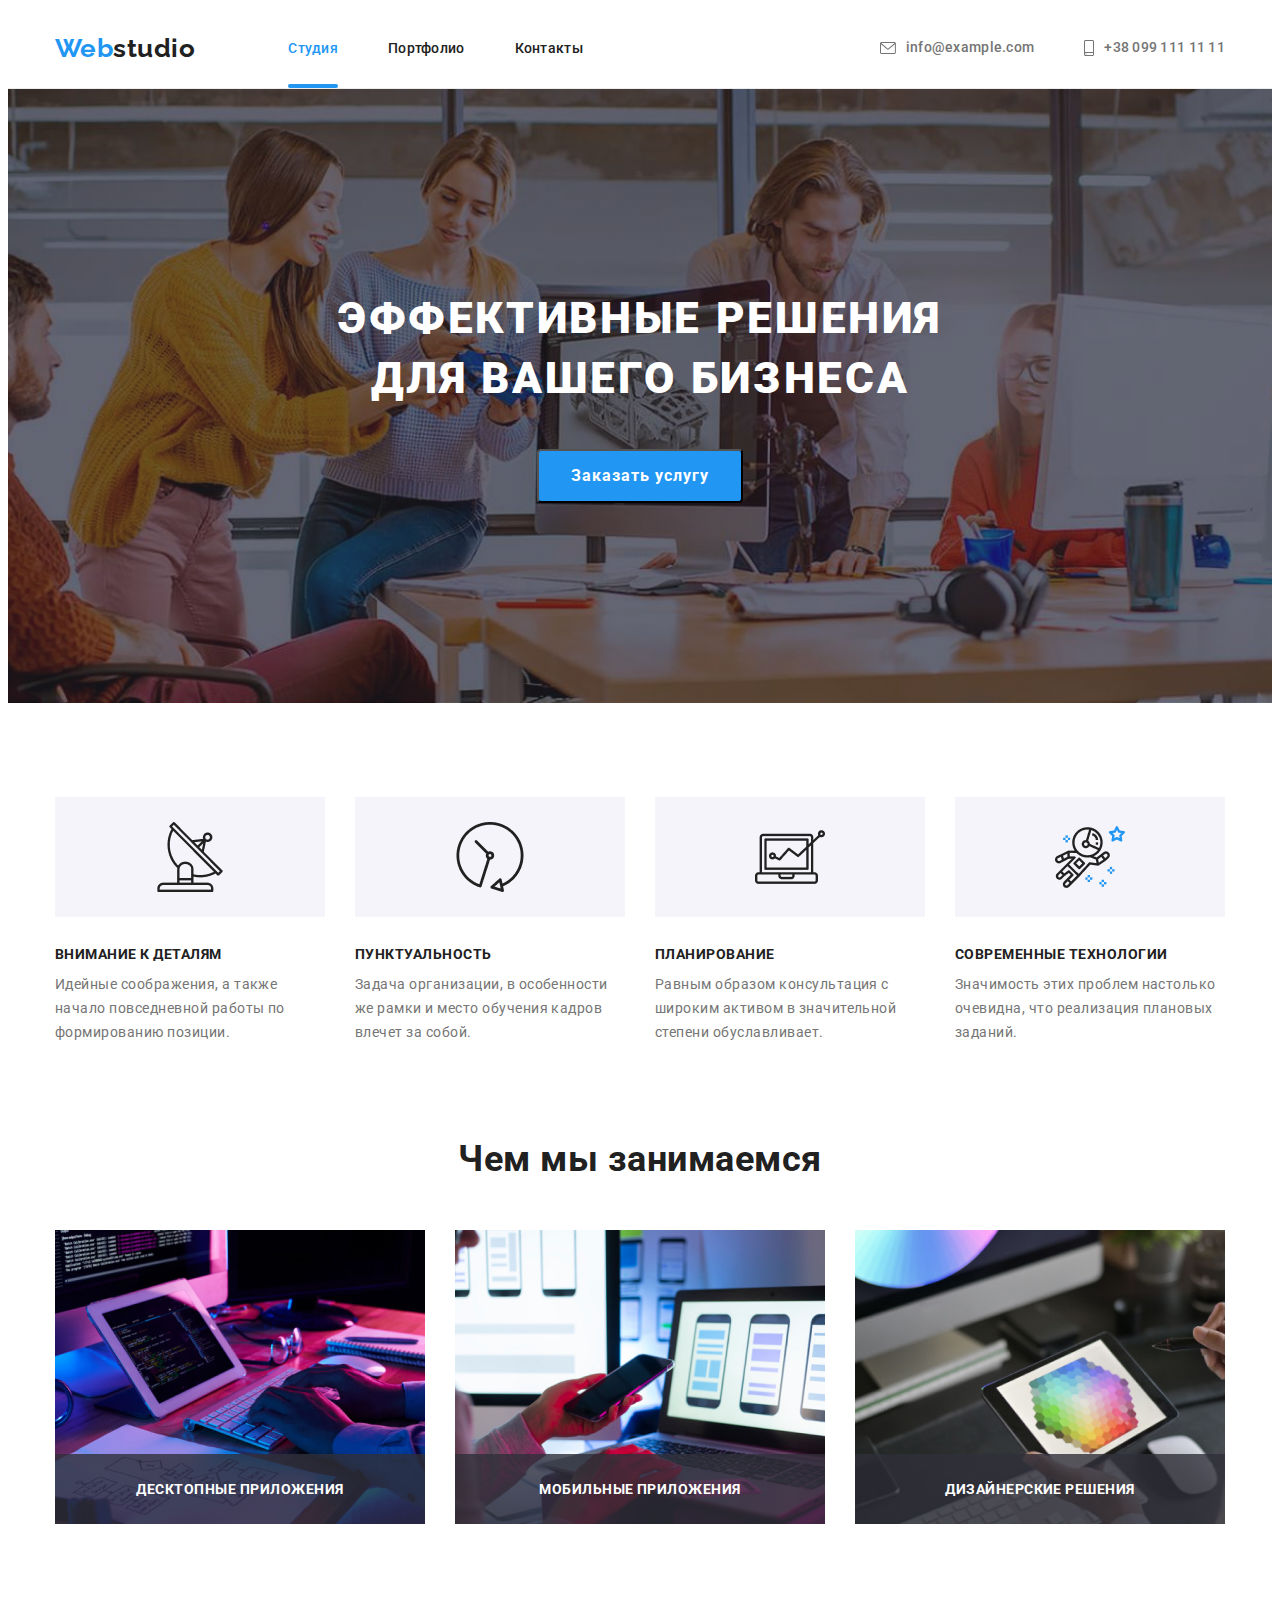
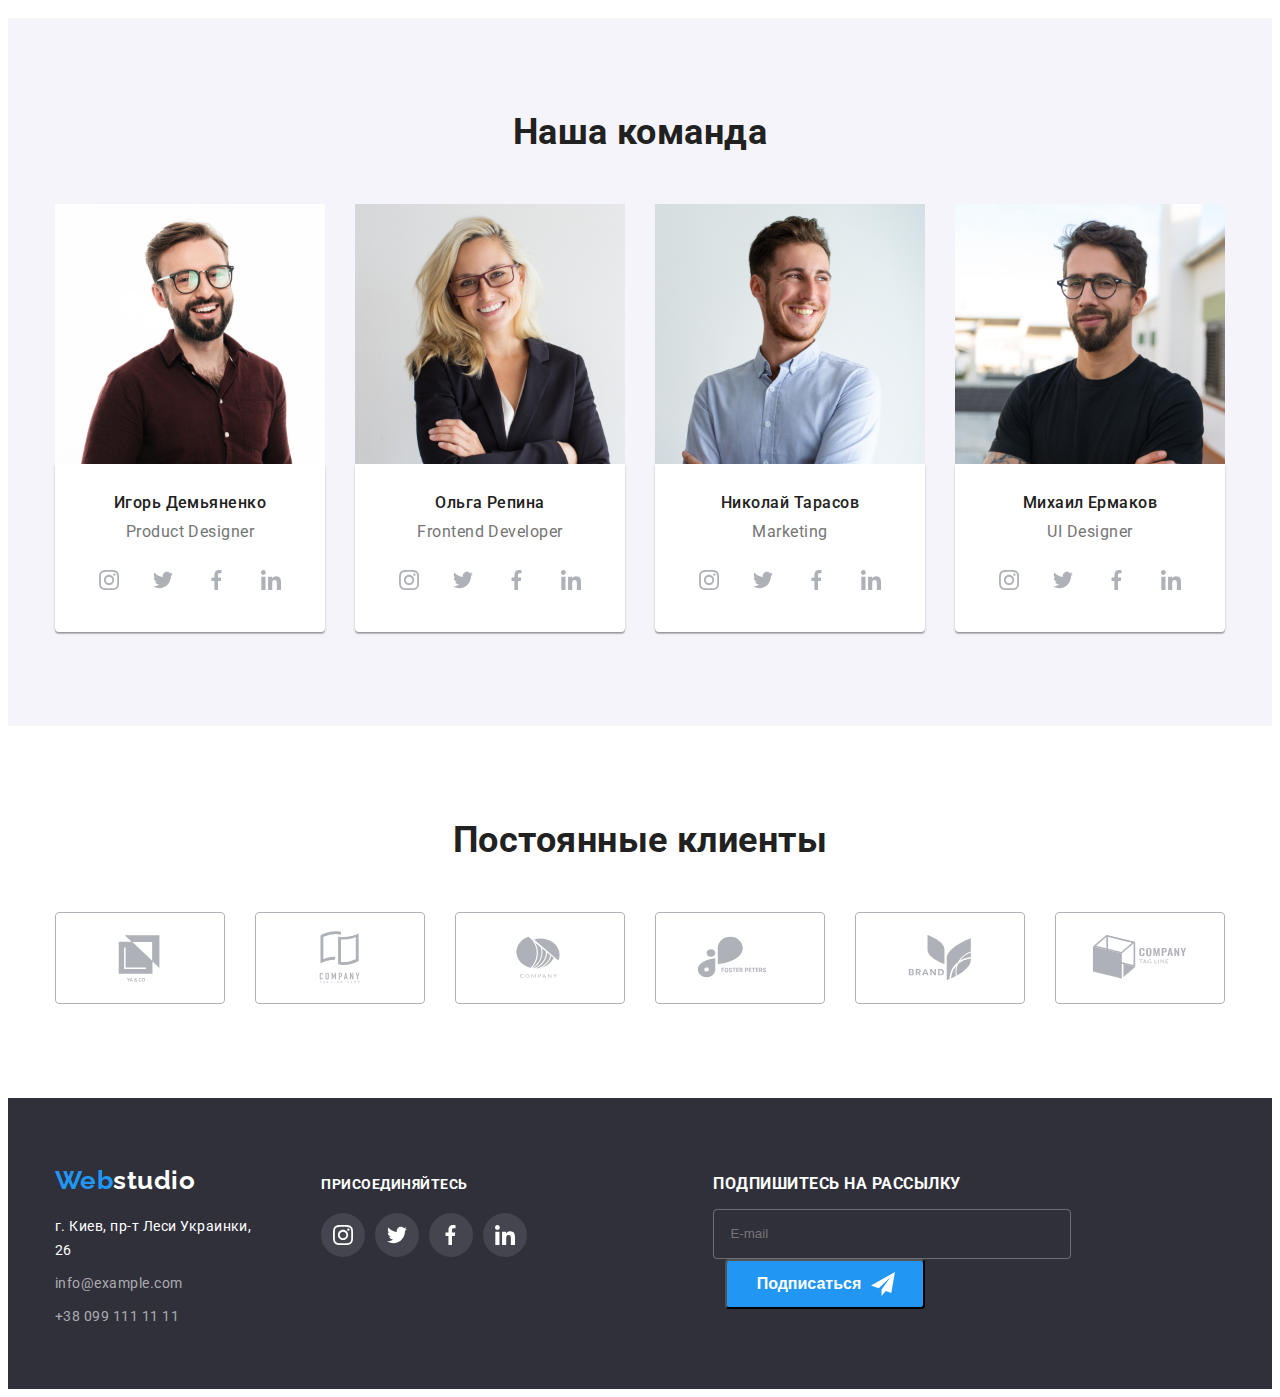
==== index.html @ 96e47db6 "finish" ====
<!DOCTYPE html>
<html lang="ru">
  <head>
    <meta charset="UTF-8" />
    <meta http-equiv="X-UA-Compatible" content="IE=edge" />
    <meta name="viewport" content="width=device-width, initial-scale=1.0" />
    <title>Document</title>
    <link rel="preconnect" href="https://fonts.googleapis.com" />
    <link rel="preconnect" href="https://fonts.gstatic.com" crossorigin />
    <link
      href="https://fonts.googleapis.com/css2?family=Raleway:wght@700&family=Roboto:wght@400;500;700;900&display=swap"
      rel="stylesheet"
    />
    <link
      rel="stylesheet"
      href="https://cdnjs.cloudflare.com/ajax/libs/modern-normalize/1.1.0/modern-normalize.min.css"
      integrity="sha512-wpPYUAdjBVSE4KJnH1VR1HeZfpl1ub8YT/NKx4PuQ5NmX2tKuGu6U/JRp5y+Y8XG2tV+wKQpNHVUX03MfMFn9Q=="
      crossorigin="anonymous"
      referrerpolicy="no-referrer"
    />
    <link rel="stylesheet" href="./css/main.min.css" />
  </head>
  <body>
    <!-- шапка сайта -->
    <header>
      <div class="container main-nav">
        <a href="./index.html" class="logo"
          >Web<span class="accent">studio</span></a
        >
        <ul class="site-nav list">
          <li class="item"><a href="./index.html" class="link current">Студия</a></li>
          <li class="item">
            <a href="./portfolio.html" class="link">Портфолио</a>
          </li>
          <li class="item"><a href="" class="link">Контакты</a></li>
        </ul>
        <ul class="contact list">
          
          <li class="item">
            <a href="mailto:info@example.com" class="contact contact-mail"
              ><svg class="mail-icon" width="16px" height="12px">
                <use href="images/sprite.svg#icon-envelope"></svg>info@example.com</a
            >
          </li>
          <li class="item">
            <a href="tel:+380991111111" class="contact contact-tel"><svg class="tel-icon" width="10px" height="16px">
              <use href="images/sprite.svg#icon-smartphone"></svg>+38 099 111 11 11</a>
          </li>
        </ul>
      </div>
    </header>
    <main>
      <!-- Hero -->
      <section class="hero">
        <h1 class="hero-title">
          Эффективные решения <br />
          для вашего бизнеса
        </h1>
        <button data-modal-open type="button" class="button primary" >Заказать услугу</button>
        </section>
      <div data-modal class="backdrop is-hidden">
        <div class="modal">
          <button data-modal-close type="button" class="btn-modal"><svg class="icon-close" width="17px" height="17px">
            <use href="images/sprite.svg#icon-close"></svg></button>
        <form action="#" class="modal-form">
          <p class="modal-form-title">Оставьте свои данные, мы вам перезвоним</p>
         
          <label class="modal-form-field"> Имя
            <span class="modal-form-box">
          <input type="text" class="modal-form-input" name="user-name" required> 
        <span class="modal-form-icon">
          <svg class="modal-form-icon" width="12px" height="12px">
            <use href="images/sprite.svg#icon-name"></svg>
        </span>
      </span>
        </label>
          
          <label class="modal-form-field"> Телефон
            <span class="modal-form-box">
            <input type="tel" class="modal-form-input" name="user-tel" required>
            <span class="modal-form-icon"><svg class="modal-form-icon" width="13px" height="13px">
              <use href="images/sprite.svg#icon-tel"></svg></span>
              </span>
              </label>
          
            <label class="modal-form-field"> Почта
              <span class="modal-form-box">
              <input type="email" class="modal-form-input" name="user-mail" required> 
              <span class="modal-form-icon"><svg class="modal-form-icon" width="15px" height="12px">
                <use href="images/sprite.svg#icon-mail"></svg></span>
                </span>
                </label>
            
              <label class="modal-form-field">Комментарий
                <textarea name="user-message" class="modal-form-message" placeholder="Введите текст"></textarea>
              </label>

              <input type="checkbox"  id="accept-policy" class="modal-form-checkbox visually-hidden" >
              <label for="accept-policy" class="checkbox-label"> Соглашаюсь с рассылкой и принимаю&nbsp;  <a href="#" class="link-policy">  Условия договора</a> </label> </a>
          
              <button class="modal-form-button" type="submit">Отправить</button>
        </form>
            </div>
      </div>
      <!-- Features -->
      <section class="section no-padding">
        <div class="container features">
          <h2 class="section-title feature visually-hidden">Особенности</h2>
          <ul class="feature-list list">
            <li class="item icon-vector">
              <h3 class="title">Внимание к деталям</h3>
              <p class="text">
                Идейные соображения, а также начало повседневной работы по
                формированию позиции.
              </p>
            </li>
            <li class="item icon-clock">
              <h3 class="title">Пунктуальность</h3>
              <p class="text">
                Задача организации, в особенности же рамки и место обучения
                кадров влечет за собой.
              </p>
            </li>
            <li class="item icon-diagramm">
              <h3 class="title">Планирование</h3>
              <p class="text">
                Равным образом консультация с широким активом в значительной
                степени обуславливает.
              </p>
            </li>
            <li class="item icon-astronaut">
              <h3 class="title">Современные технологии</h3>
              <p class="text">
                Значимость этих проблем настолько очевидна, что реализация
                плановых заданий.
              </p>
            </li>
          </ul>
        </div>
      </section>
      <!-- Work -->
      <section class="section">
        <div class="container">
          <h2 class="section-title">Чем мы занимаемся</h2>
          <ul class="work-list list">
            <li class="item">
              <a href=""
                ><img src="./images/img.jpg" alt="компьютер" width="370"
              />
              <p class="work-list-text"> Десктопные приложения </p>
            </a>
            </li>
            <li class="item">
              <a href=""
                ><img src="./images/img2.jpg" alt="компьютер" width="370"
              />
              <p class="work-list-text"> Мобильные приложения </p></a>
            </li>
            <li class="item">
              <a href=""
                ><img src="./images/img3.jpg" alt="планшет" width="370"
              />
              <p class="work-list-text"> Дизайнерские решения </p></a>
            </li>
          </ul>
        </div>
      </section>
      <!-- team -->
      <section class="section team">
        <div class="container">
          <h2 class="section-title">Наша команда</h2>
          <ul class="team-list list">
            <li class="item">
              <img
                src="./images/photo1.jpg"
                alt="фото Игоря Демьяненко"
                width="270"/>
                              
              <div class="team-box">
                <h3 class="title">Игорь Демьяненко</h3>
                <p class="text">Product Designer</p>
                <ul class="team-social social-list list">
                                  <li class="social-item">
                    <a href="" class="social-link"> 
                      <svg class="social-icon" width="20px" height="20px">
                        <use href="images/sprite.svg#icon-instagram"></svg></a>
                  </li>
                  <li class="social-item">
                    <a href="" class="social-link"> 
                      <svg class="social-icon" width="20px" height="20px">
                        <use href="images/sprite.svg#icon-twitter"></svg></a>
                  </li>
                  <li class="social-item">
                    <a href="" class="social-link"> 
                      <svg class="social-icon" width="20px" height="20px">
                        <use href="images/sprite.svg#icon-facebook"></svg></a>
                  </li>
                  <li class="social-item">
                    <a href="" class="social-link"> 
                      <svg class="social-icon" width="20px" height="20px">
                        <use href="images/sprite.svg#icon-linkedin"></svg></a>
                  </li>
                </ul>
              </div>
            </li>
            <li class="item">
              <img
                src="./images/photo2.jpg"
                alt="фото Ольги Репиной"
                width="270"
              />
              <div class="team-box">
                <h3 class="title">Ольга Репина</h3>
                <p class="text">Frontend Developer</p>
                <ul class="team-social social-list list">
                  <li class="social-item">
    <a href="" class="social-link"> 
      <svg class="social-icon" width="20px" height="20px">
        <use href="images/sprite.svg#icon-instagram"></svg></a>
  </li>
  <li class="social-item">
    <a href="" class="social-link"> 
      <svg class="social-icon" width="20px" height="20px">
        <use href="images/sprite.svg#icon-twitter"></svg></a>
  </li>
  <li class="social-item">
    <a href="" class="social-link"> 
      <svg class="social-icon" width="20px" height="20px">
        <use href="images/sprite.svg#icon-facebook"></svg></a>
  </li>
  <li class="social-item">
    <a href="" class="social-link"> 
      <svg class="social-icon" width="20px" height="20px">
        <use href="images/sprite.svg#icon-linkedin"></svg></a>
  </li>
</ul>
              </div>
            </li>
            <li class="item">
              <img
                src="./images/photo3.jpg"
                alt="фото Николая Тарасова"
                width="270"
              />
              <div class="team-box">
                <h3 class="title">Николай Тарасов</h3>
                <p class="text">Marketing</p>
                <ul class="team-social social-list list">
                  <li class="social-item">
    <a href="" class="social-link"> 
      <svg class="social-icon" width="20px" height="20px">
        <use href="images/sprite.svg#icon-instagram"></svg></a>
  </li>
  <li class="social-item">
    <a href="" class="social-link"> 
      <svg class="social-icon" width="20px" height="20px">
        <use href="images/sprite.svg#icon-twitter"></svg></a>
  </li>
  <li class="social-item">
    <a href="" class="social-link"> 
      <svg class="social-icon" width="20px" height="20px">
        <use href="images/sprite.svg#icon-facebook"></svg></a>
  </li>
  <li class="social-item">
    <a href="" class="social-link"> 
      <svg class="social-icon" width="20px" height="20px">
        <use href="images/sprite.svg#icon-linkedin"></svg></a>
  </li>
</ul>
              </div>
            </li>
            <li class="item">
              <img
                src="./images/photo4.jpg"
                alt="фото Михаила Ермакова"
                width="270"
              />
              <div class="team-box">
                <h3 class="title">Михаил Ермаков</h3>
                <p class="text">UI Designer</p>
                <ul class="team-social social-list list">
                  <li class="social-item">
    <a href="" class="social-link"> 
      <svg class="social-icon" width="20px" height="20px">
        <use href="images/sprite.svg#icon-instagram"></svg></a>
  </li>
  <li class="social-item">
    <a href="" class="social-link"> 
      <svg class="social-icon" width="20px" height="20px">
        <use href="images/sprite.svg#icon-twitter"></svg></a>
  </li>
  <li class="social-item">
    <a href="" class="social-link"> 
      <svg class="social-icon" width="20px" height="20px">
        <use href="images/sprite.svg#icon-facebook"></svg></a>
  </li>
  <li class="social-item">
    <a href="" class="social-link"> 
      <svg class="social-icon" width="20px" height="20px">
        <use href="images/sprite.svg#icon-linkedin"></svg></a>
  </li>
</ul>
              </div>
            </li>
          </ul>
        </div>
      </section>
      <!-- Clients -->
      <section class="section">
        <div class="container">
          <h2 class="section-title">Постоянные клиенты</h2>
          <ul class="clients-list list">
            <li class="clients-item">
              <div class="clients-box">
              <a href="" class="clients-link">
                <svg class="clients-icon" >
                  <use href="images/sprite.svg#icon-logo-1"></svg>
              </a>
            </div>
            </li>
            <li class="clients-item">
              <div class="clients-box">
              <a href="" class="clients-link">
                <svg class="clients-icon">
                  <use href="images/sprite.svg#icon-logo-2"></svg>
              </a>
            </div>
            </li>
            <li class="clients-item">
              <div class="clients-box">
              <a href="" class="clients-link">
                <svg class="clients-icon">
                  <use href="images/sprite.svg#icon-logo-3"></svg>
              </a>
            </div>
            </li>
            <li class="clients-item">
              <div class="clients-box">
              <a href="" class="clients-link">
                <svg class="clients-icon">
                  <use href="images/sprite.svg#icon-logo-4"></svg>
              </a>
            </div>
            </li>
            <li class="clients-item">
              <div class="clients-box">
              <a href="" class="clients-link">
                <svg class="clients-icon">
                  <use href="images/sprite.svg#icon-logo-5"></svg>
              </a>
            </div>
            </li>
            <li class="clients-item">
              <div class="clients-box">
              <a href="" class="clients-link">
                <svg class="clients-icon">
                  <use href="images/sprite.svg#icon-logo-6"></svg>
              </a>
            </div>
            </li>
          </ul>
        </div>
      </section>
    </main>

    <!-- Footer -->
    <footer class="footer">
      <div class="container container-footer">
        <div class="footer-left">
            <a href="./index.html" class="logo"
        >Web<span class="accent footer">studio</span></a
      >
      <address class="address">г. Киев, пр-т Леси Украинки, 26</address>

      <a href="mailto:info@example.com" class="address link"
        >info@example.com</a
      >
      <a href="tel:+380991111111" class="address link">+38 099 111 11 11</a>
    </div>
   <div class="footer-right">
      <p class="join">присоединяйтесь </p>
      <ul class="team-social social-list list">
        <li class="social-item">
<a href="" class="social-link link-footer"> 
<svg class="social-icon icon-footer" width="20px" height="20px">
<use href="images/sprite.svg#icon-instagram"></svg></a>
</li>
<li class="social-item">
<a href="" class="social-link link-footer"> 
<svg class="social-icon icon-footer" width="20px" height="20px">
<use href="images/sprite.svg#icon-twitter"></svg></a>
</li>
<li class="social-item">
<a href="" class="social-link link-footer"> 
<svg class="social-icon icon-footer" width="20px" height="20px">
<use href="images/sprite.svg#icon-facebook"></svg></a>
</li>
<li class="social-item">
<a href="" class="social-link link-footer"> 
<svg class="social-icon icon-footer" width="20px" height="20px">
<use href="images/sprite.svg#icon-linkedin">
</svg>
</a>
</li>
</ul>
    </div> 
    <div class="footer-form">
      <form action="#" class="footer-form">
        <p class="footer-form-title">Подпишитесь на рассылку</p>
       
        <label class="footer-form-field"> 
        <input type="email" class="footer-form-input" name="user-mail" placeholder="E-mail " required> 
        <button class="footer-form-button" type="submit">Подписаться <svg class="icon-send" width="24px" height="24px">
          <use href="images/sprite.svg#icon-icon-send"></svg></button>
    </div>
  </div>
</footer>
<script src="./js/modal.js"></script>
  </body>
</html>
---- css/main.min.css ----
:root{--primary-text-color: #757575;--title-text-color: #212121;--accent-color: #2196f3;--primary-bg-color: #ffffff;--secondary-br-color: #e5e5e5}.visually-hidden{position:absolute;width:1px;height:1px;margin:-1px;border:0;padding:0;white-space:nowrap;clip-path:inset(100%);clip:rect(0 0 0 0);overflow:hidden}html{box-sizing:border-box}*,*::before,*::after{box-sizing:inherit}body{color:var(--primary-text-color);background-color:var(--primary-bg-color);font-family:Roboto, sans-serif;font-weight:400;letter-spacing:0.03em}.list{list-style:none;padding:0;margin:0}img{display:block}.container{width:1200px;padding-left:15px;padding-right:15px;margin-left:auto;margin-right:auto}.section{padding-top:94px;padding-bottom:94px}.section.no-padding{padding-bottom:0px}.social-link{width:100%;height:100%;display:block;display:flex;justify-content:center;align-items:center;border-radius:50%;transition:background-color 250ms cubic-bezier(0.4, 0, 0.2, 1)}.social-link:hover,.social-link:focus{background-color:var(--accent-color)}.social-link:hover .social-icon,.social-link:focus .social-icon{fill:var(--primary-bg-color)}.social-icon{fill:#afb1b8;transition:fill 250ms cubic-bezier(0.4, 0, 0.2, 1)}.social-link.footer:hover,.social-link.footer:focus{background-color:var(--accent-color)}.social-link.footer:hover .social-icon,.social-link.footer:focus .social-icon.footer{fill:var(--primary-bg-color)}.icon-footer{fill:#FFFFFF}.section-title{margin-top:0px;margin-bottom:50px;color:var(--title-text-color);font-weight:700;font-size:36px;line-height:1.16;text-align:center}.social-list{display:flex;justify-content:center}.social-item{width:44px;height:44px;margin-right:10px;display:flex;justify-content:center;align-items:center}.social-item:last-child{margin-right:0px}.backdrop{position:fixed;top:0;left:0;height:100vh;width:100vw;background-color:rgba(0,0,0,0.2);transition:opacity 500ms linear, visibility 200ms linear}.backdrop.is-hidden{visibility:hidden;opacity:0;pointer-events:none}.modal{position:absolute;top:50%;left:50%;transform:translate(-50%, -50%);width:528px;height:581px;background-color:#fff;box-shadow:0px 1px 3px rgba(0,0,0,0.12),0px 1px 1px rgba(0,0,0,0.14),0px 2px 1px rgba(0,0,0,0.2);border-radius:4px;padding:40px}.icon-close{fill:currentColor}.modal-form{display:flex;flex-direction:column}.modal-form-title{margin-top:0px;margin-bottom:12px;font-size:20px;font-weight:700;line-height:1, 15;color:var(--title-text-color)}.modal-form-field{font-size:12px;font-weight:400;line-height:1, 17;color:var(--primary-text-color)}.modal-form-field+.modal-form-field{margin-top:10px}.modal-form-box{position:relative;margin-top:4px;display:block}.modal-form-input{width:100%;height:40px;border:1px solid rgba(33,33,33,0.2);border-radius:4px;padding-left:30px;transition:border-color 250ms cubic-bezier 0.4,0,0.2,1}.modal-form-input:hover,.modal-form-input:focus{outline:none;border-color:var(--accent-color)}.modal-form-icon{position:absolute;top:50%;left:12px;transform:translateY(-50%);transition:fill 250ms cubic-bezier(0.4, 0, 0.2, 1)}.modal-form-input:hover+.modal-form-icon,.modal-form-input:focus+.modal-form-icon{fill:var(--accent-color)}.modal-form-message{width:100%;height:120px;border:1px solid rgba(33,33,33,0.2);border-radius:4px;margin-top:4px;margin-bottom:20px;padding:12px 16px;resize:none;transition:border-color 250ms cubic-bezier(0.4, 0, 0.2, 1)}.modal-form-message:hover,.modal-form-message:focus{outline:none;border-color:var(--accent-color)}.modal-form-message::placeholder{font-size:14;font-weight:400;line-height:1, 14;color:rgba(117,117,117,0.5)}.checkbox-label::before{display:block;content:"";width:16px;height:15px;border:1px solid #212121;cursor:pointer;margin-right:7px}.modal-form-checkbox:checked+.checkbox-label::before{background-color:var(--accent-color);background-image:url(../images/icon-check.svg);background-position:center;background-size:cover}.modal-form-checkbox:focus+.checkbox-label::before{outline:none;border-color:var(--accent-color)}.checkbox-label{display:flex;align-items:center;justify-content:center;font-size:14px;font-weight:400;line-height:1, 7;color:#757575;margin-bottom:30px}.link-policy{color:var(--accent-color)}.modal-form-button{align-self:center;border-radius:4px;padding:10px 55px;min-width:200px;text-align:center;color:var(--primary-bg-color);background-color:var(--accent-color);cursor:pointer;font-weight:700;font-size:16px;line-height:1.87;letter-spacing:0.06em}.button{color:var(--primary-text-color);background:var(--primary-bg-color);font-family:inherit}.button.primary{border-radius:4px;padding:10px 32px;min-width:136px;text-align:center;color:var(--primary-bg-color);background-color:var(--accent-color);cursor:pointer;font-weight:700;font-size:16px;line-height:1.87;letter-spacing:0.06em}.button.secondary{border-radius:4px;padding:6px 22px;color:var(--title-text-color);background-color:var(--secondary-br-color);font-weight:500;font-size:16px;line-height:1.62;text-align:center;border:none;transition:background-color 250ms cubic-bezier(0.4, 0, 0.2, 1),color 250ms cubic-bezier(0.4, 0, 0.2, 1),box-shadow 250ms cubic-bezier(0.4, 0, 0.2, 1)}.button.secondary:hover,.button.secondary:focus{color:var(--primary-bg-color);background-color:var(--accent-color);box-shadow:0px 3px 1px rgba(0,0,0,0.1),0px 1px 2px rgba(0,0,0,0.08),0px 2px 2px rgba(0,0,0,0.12)}.btn-modal{position:absolute;top:8px;right:8px;border:1px solid rgba(0,0,0,0.1);background-color:transparent;width:30px;height:30px;border-radius:50%;display:flex;justify-content:center;align-items:center;transition:color 250ms cubic-bezier(0.4, 0, 0.2, 1);cursor:pointer}.btn-modal:focus,.btn-modal:hover{color:var(--accent-color)}.logo{padding-top:0px;padding-bottom:0px;color:var(--accent-color);font-family:Raleway, sans-serif;font-size:26px;line-height:1.17;font-weight:700;text-decoration:none}.accent{color:var(--title-text-color)}header{border-bottom:1px solid #ECECEC}.main-nav{display:flex;align-items:center}.site-nav{display:flex;margin-left:93px}.site-nav .item{position:relative}.site-nav .item+.item{margin-left:50px}.site-nav .link{display:block;padding-top:32px;padding-bottom:32px;color:var(--title-text-color);font-size:14px;line-height:1.17;font-weight:500;letter-spacing:0.02em;text-decoration:none;transition:color 250ms cubic-bezier(0.4, 0, 0.2, 1)}.site-nav .link:hover,.site-nav .link:focus{color:var(--accent-color)}.site-nav .link.current{color:var(--accent-color)}.contact.list{display:flex;margin-left:auto}.contact .item+.item{margin-left:50px}.link.current::after{content:"";width:100%;position:absolute;height:4px;border-radius:2px;bottom:0;display:block;background-color:var(--accent-color)}.contact{color:var(--primary-text-color);font-size:14px;line-height:1.7;font-weight:500;letter-spacing:0.02em;text-decoration:none;display:flex;justify-content:center;align-items:center;transition:color 250ms cubic-bezier(0.4, 0, 0.2, 1)}.mail-icon{fill:var(--primary-text-color);margin-right:10px;transition:fill 250ms cubic-bezier(0.4, 0, 0.2, 1)}.contact-mail:focus .mail-icon,.contact-mail:hover .mail-icon{fill:var(--accent-color)}.contact:focus,.contact:hover{color:var(--accent-color)}.tel-icon{fill:var(--primary-text-color);margin-right:10px;transition:fill 250ms cubic-bezier(0.4, 0, 0.2, 1)}.contact-tel:focus .tel-icon,.contact-tel:hover .tel-icon{fill:var(--accent-color)}.hero-title{margin-top:0px;margin-bottom:40px;color:#ffffff;font-size:44px;font-weight:900;line-height:1.36;letter-spacing:0.06em;text-transform:uppercase}.hero{background-color:#2f303a;text-align:center;padding-top:200px;padding-bottom:200px;background-image:linear-gradient(rgba(47,48,58,0.4), rgba(47,48,58,0.4)),url(../images/hero.jpg);background-repeat:no-repeat;background-position:center;background-size:cover;max-width:1600px;margin:0 auto}.section-title.feature{margin-top:0px;margin-bottom:0px}.feature-list{display:flex}.feature-list .item{width:270px;margin-right:30px}.feature-list .item:nth-child(4n){margin-right:0px}.feature-list .item::before{content:"";display:block;height:120px;margin-bottom:30px;background-color:#F5F4FA;background-repeat:no-repeat;background-position:center}.icon-vector::before{background-image:url(../images/vector.png)}.icon-clock::before{background-image:url(../images/clock.png)}.icon-diagramm::before{background-image:url(../images/diagramm.png)}.icon-astronaut::before{background-image:url(../images/astronaut.png)}.feature-list .title{margin-top:0px;margin-bottom:10px;color:var(--title-text-color);font-weight:700;font-size:14px;line-height:1.14;text-transform:uppercase}.feature-list .text{margin-top:0px;margin-bottom:0px;color:var(--primary-text-color);font-size:14px;line-height:1.71}.work-list{display:flex}.work-list .item{margin-right:30px}.work-list .item:nth-child(3n){margin-right:0px}.work-list .item{position:relative}.work-list-text{position:absolute;bottom:0;left:0;color:#FFFFFF;font-size:14px;font-weight:700;line-height:1, 14;text-transform:uppercase;background-color:rgba(47,48,58,0.8);padding-top:27px;padding-bottom:27px;margin:0px;width:100%;text-align:center}.team{background-color:#f5f4fa}.team-list{display:flex}.team-list .item{margin-right:30px}.team-list .item:nth-child(4n){margin-right:0px}.team-list .title{margin-top:0px;margin-bottom:10px;color:var(--title-text-color);font-weight:500;font-size:16px;line-height:1.18;text-align:center}.team-list .text{margin-top:0px;margin-bottom:16px;font-size:16px;line-height:1.18;text-align:center}.team-box{padding-top:30px;padding-bottom:30px;box-shadow:0px 1px 3px rgba(0,0,0,0.12),0px 1px 1px rgba(0,0,0,0.14),0px 2px 1px rgba(0,0,0,0.2);border-radius:0px 0px 4px 4px;background-color:var(--primary-bg-color)}.clients-list{display:flex}.clients-link{width:100%;height:100%}.clients-item{margin-right:30px}.clients-link{display:block;border:1px solid #AFB1B8;height:92px;width:170px;border-radius:4px;display:flex;justify-content:center;align-items:center;transition:border 250ms cubic-bezier(0.4, 0, 0.2, 1)}.clients-item:last-child{margin-right:0px}.clients-icon{width:106px;height:60px;fill:#AFB1B8;transition:fill 250ms cubic-bezier(0.4, 0, 0.2, 1)}.clients-link:focus .clients-icon,.clients-link:hover .clients-icon{fill:var(--accent-color)}.clients-link:focus,.clients-link:hover{border:1px solid var(--accent-color)}.portfolio-list .title{margin-top:0px;margin-bottom:0px;color:var(--title-text-color);font-weight:700;font-size:18px;line-height:2;letter-spacing:0.06em}.portfolio-list .text{margin-top:0px;margin-bottom:0px;color:var(--primary-text-color);font-size:16px;line-height:1.87}.portfolio-list .link{text-decoration:none}.button-list{display:flex;justify-content:center;margin-bottom:50px}.button-list .item{margin-right:8px}.button-list .item:nth-last-child(-n+5){margin-bottom:0px}.portfolio-list{display:flex;flex-wrap:wrap;margin-right:-30px}.portfolio-list .item{flex-basis:calc((100% - 2*30)/3);margin-right:30px;margin-bottom:30px}.portfolio-title{margin-right:0px;margin-bottom:0px}.portfolio-list .item:nth-child(3n){margin-right:0px}.portfolio-list .item:nth-last-child(-n+3){margin-bottom:0px}.box{border-left:1px solid #EEEEEE;border-bottom:1px solid #EEEEEE;border-right:1px solid #EEEEEE;padding:20px 24px}.portfolio-card{transition:box-shadow 250ms cubic-bezier(0.4, 0, 0.2, 1)}.portfolio-card:focus,.portfolio-card:hover{box-shadow:0px 1px 1px rgba(0,0,0,0.12),0px 4px 4px rgba(0,0,0,0.06),1px 4px 6px rgba(0,0,0,0.16)}.portfolio-card:hover .portfolio-text{transform:translateY(0)}.portfolio-card-wrap{position:relative;overflow:hidden}.portfolio-text{position:absolute;top:0;left:0;font-size:18px;font-weight:400;line-height:1, 5;color:#FFFFFF;background-color:rgba(33,150,243,0.9);padding:62px 34px;margin:0px;height:100%;transform:translateY(100%);transition:transform 250ms cubic-bezier(0.4, 0, 0.2, 1)}.footer{background-color:#2f303a;padding-top:60px;padding-bottom:60px}.container-footer{display:flex;align-items:baseline}.footer-right{margin-left:70px}.join{text-transform:uppercase;font-weight:700;font-size:14px;line-height:1.14;color:var(--primary-bg-color);margin-bottom:20px;margin-top:0px}.link-footer{background-color:rgba(255,255,255,0.1)}.address{display:block;margin-top:20px;color:var(--primary-bg-color);font-size:14px;line-height:1.71;font-style:normal}.accent.footer{color:var(--primary-bg-color)}.address.link{display:block;margin-top:9px;color:rgba(255,255,255,0.6);text-decoration:none}.footer-form{margin-left:93px;align-self:right}.footer-form-title{font-size:14;font-weight:700;line-height:1, 14;color:var(--primary-bg-color);text-transform:uppercase}.footer-form-input{width:358px;height:50px;border:1px solid rgba(255,255,255,0.3);background-color:inherit;border-radius:4px;padding-left:16px;color:var(--primary-bg-color)}.placeholder{font-size:16;font-weight:400;line-height:1.25;color:rgba(255,255,255,0.6)}.footer-form-button{position:relative;border-radius:4px;min-width:200px;min-height:50px;padding-right:62px;padding-left:29px;color:var(--primary-bg-color);background-color:var(--accent-color);cursor:pointer;font-weight:700;font-size:16px;line-height:1.87;margin-left:12px}.icon-send{margin-left:10px;position:absolute;top:50%;right:28px;transform:translateY(-50%)}
/*# sourceMappingURL=main.min.css.map */
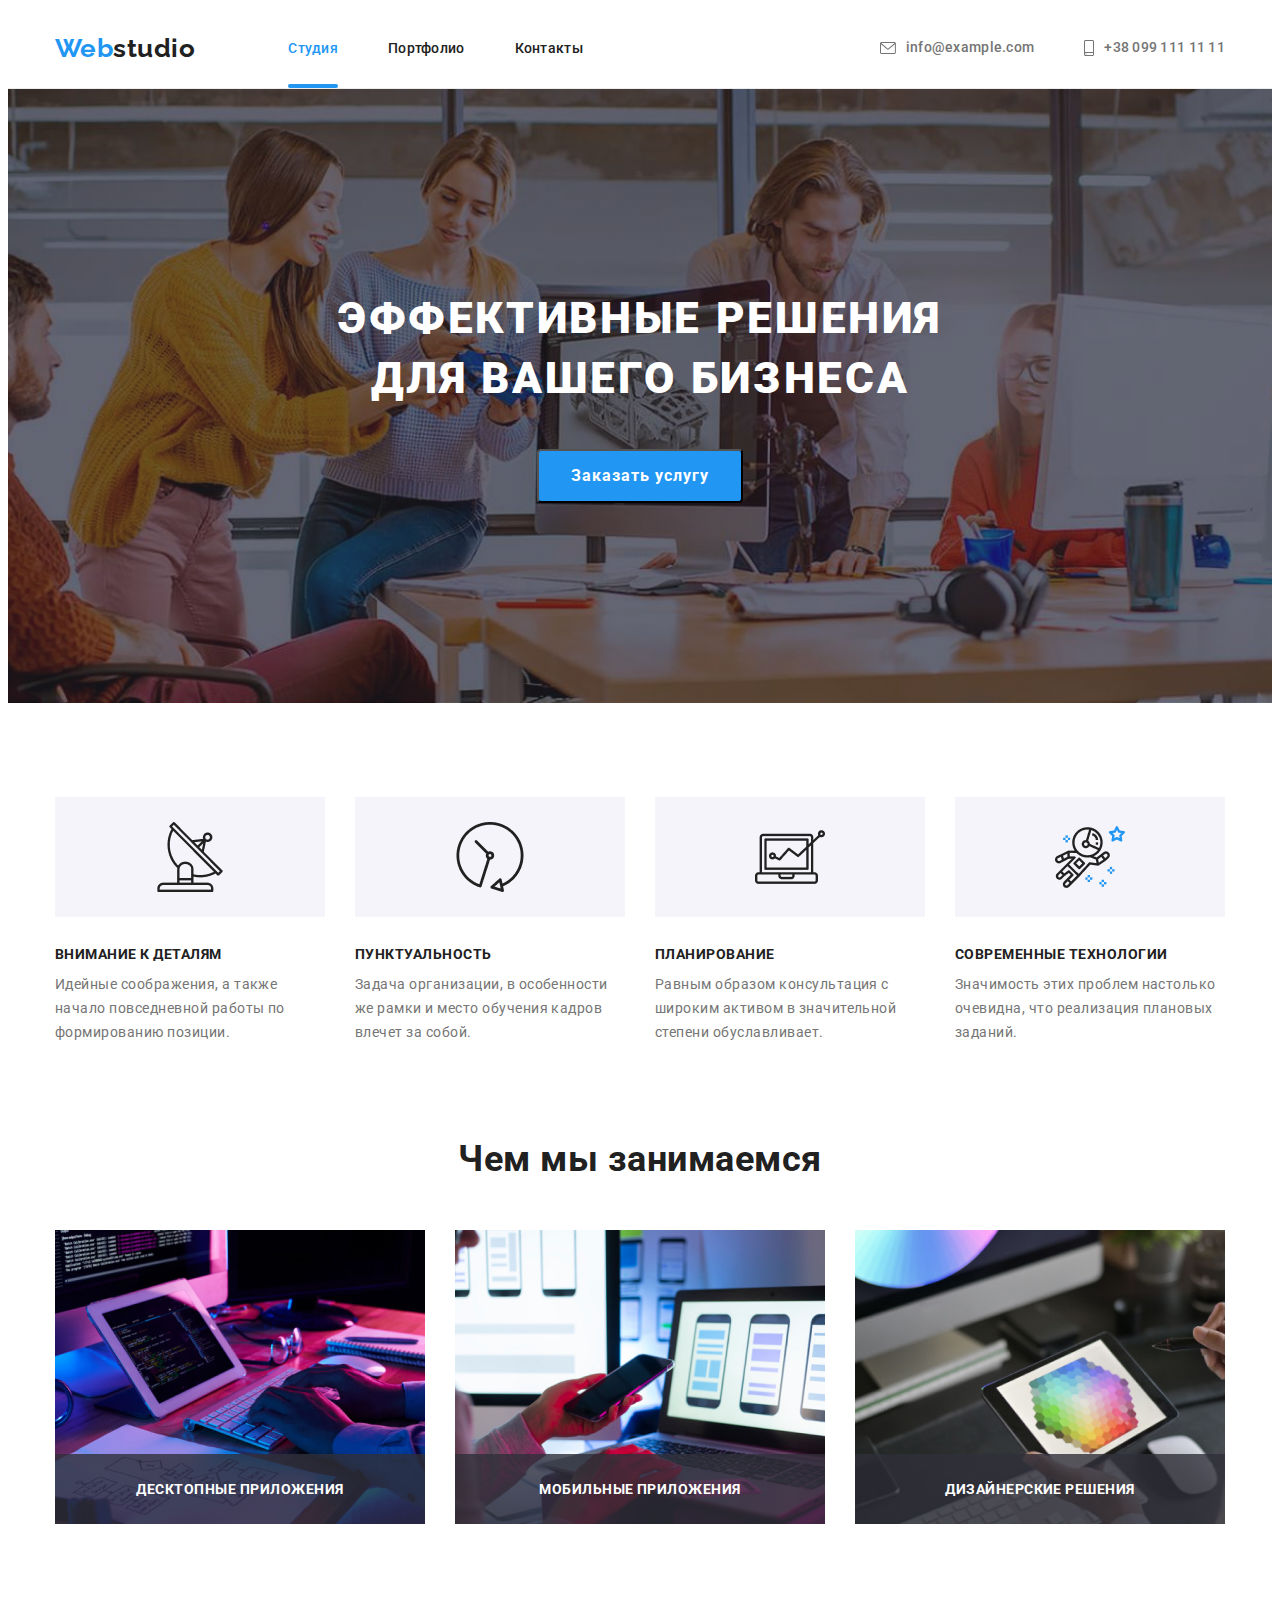
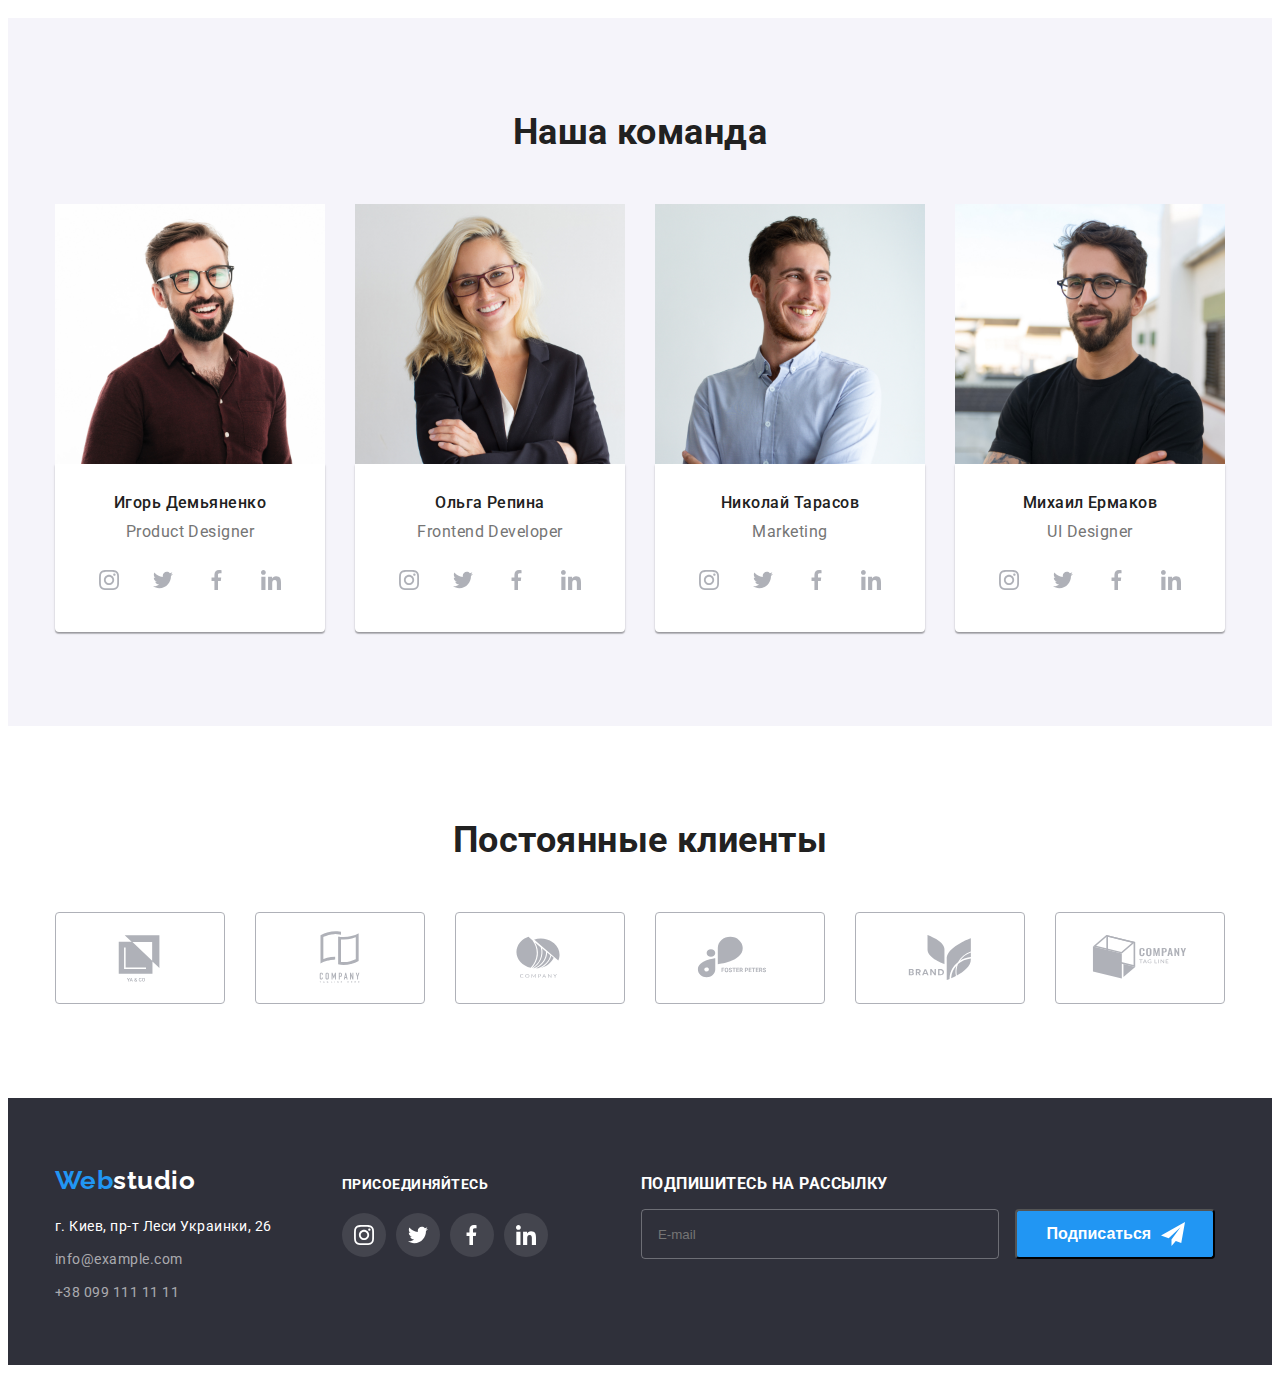
==== commit ad2c5669: "add bem" ====
--- a/index.html
+++ b/index.html
@@ -25,25 +25,26 @@
     <header>
       <div class="container main-nav">
         <a href="./index.html" class="logo"
-          >Web<span class="accent">studio</span></a
+          >Web<span class="logo__accent">studio</span></a
         >
         <ul class="site-nav list">
-          <li class="item"><a href="./index.html" class="link current">Студия</a></li>
-          <li class="item">
-            <a href="./portfolio.html" class="link">Портфолио</a>
+          <li class="site-nav__item"><a href="./index.html" class="site-nav__link current">Студия</a></li>
+          <li class="site-nav__item">
+            <a href="./portfolio.html" class="site-nav__link">Портфолио</a>
           </li>
-          <li class="item"><a href="" class="link">Контакты</a></li>
+          <li class="site-nav__item"><a href="" class="site-nav__link">Контакты</a></li>
         </ul>
+
+
         <ul class="contact list">
-          
-          <li class="item">
-            <a href="mailto:info@example.com" class="contact contact-mail"
-              ><svg class="mail-icon" width="16px" height="12px">
+                    <li class="contact__item">
+            <a href="mailto:info@example.com" class="contact__mail"
+              ><svg class="contact__mail-icon" width="16px" height="12px">
                 <use href="images/sprite.svg#icon-envelope"></svg>info@example.com</a
             >
           </li>
-          <li class="item">
-            <a href="tel:+380991111111" class="contact contact-tel"><svg class="tel-icon" width="10px" height="16px">
+          <li class="contact__item">
+            <a href="tel:+380991111111" class="contact__tel"><svg class="contact__tel-icon" width="10px" height="16px">
               <use href="images/sprite.svg#icon-smartphone"></svg>+38 099 111 11 11</a>
           </li>
         </ul>
@@ -398,18 +399,16 @@
 <li class="social-item">
 <a href="" class="social-link link-footer"> 
 <svg class="social-icon icon-footer" width="20px" height="20px">
-<use href="images/sprite.svg#icon-linkedin">
-</svg>
-</a>
+<use href="images/sprite.svg#icon-linkedin"></svg></a>
 </li>
 </ul>
     </div> 
     <div class="footer-form">
-      <form action="#" class="footer-form">
+      <form action="#" class="modal-form">
         <p class="footer-form-title">Подпишитесь на рассылку</p>
        
         <label class="footer-form-field"> 
-        <input type="email" class="footer-form-input" name="user-mail" placeholder="E-mail " required> 
+        <input type="mail" class="footer-form-input" name="user-mail" placeholder="E-mail " required> 
         <button class="footer-form-button" type="submit">Подписаться <svg class="icon-send" width="24px" height="24px">
           <use href="images/sprite.svg#icon-icon-send"></svg></button>
     </div>
--- a/css/main.min.css
+++ b/css/main.min.css
@@ -1,2 +1,2 @@
-:root{--primary-text-color: #757575;--title-text-color: #212121;--accent-color: #2196f3;--primary-bg-color: #ffffff;--secondary-br-color: #e5e5e5}.visually-hidden{position:absolute;width:1px;height:1px;margin:-1px;border:0;padding:0;white-space:nowrap;clip-path:inset(100%);clip:rect(0 0 0 0);overflow:hidden}html{box-sizing:border-box}*,*::before,*::after{box-sizing:inherit}body{color:var(--primary-text-color);background-color:var(--primary-bg-color);font-family:Roboto, sans-serif;font-weight:400;letter-spacing:0.03em}.list{list-style:none;padding:0;margin:0}img{display:block}.container{width:1200px;padding-left:15px;padding-right:15px;margin-left:auto;margin-right:auto}.section{padding-top:94px;padding-bottom:94px}.section.no-padding{padding-bottom:0px}.social-link{width:100%;height:100%;display:block;display:flex;justify-content:center;align-items:center;border-radius:50%;transition:background-color 250ms cubic-bezier(0.4, 0, 0.2, 1)}.social-link:hover,.social-link:focus{background-color:var(--accent-color)}.social-link:hover .social-icon,.social-link:focus .social-icon{fill:var(--primary-bg-color)}.social-icon{fill:#afb1b8;transition:fill 250ms cubic-bezier(0.4, 0, 0.2, 1)}.social-link.footer:hover,.social-link.footer:focus{background-color:var(--accent-color)}.social-link.footer:hover .social-icon,.social-link.footer:focus .social-icon.footer{fill:var(--primary-bg-color)}.icon-footer{fill:#FFFFFF}.section-title{margin-top:0px;margin-bottom:50px;color:var(--title-text-color);font-weight:700;font-size:36px;line-height:1.16;text-align:center}.social-list{display:flex;justify-content:center}.social-item{width:44px;height:44px;margin-right:10px;display:flex;justify-content:center;align-items:center}.social-item:last-child{margin-right:0px}.backdrop{position:fixed;top:0;left:0;height:100vh;width:100vw;background-color:rgba(0,0,0,0.2);transition:opacity 500ms linear, visibility 200ms linear}.backdrop.is-hidden{visibility:hidden;opacity:0;pointer-events:none}.modal{position:absolute;top:50%;left:50%;transform:translate(-50%, -50%);width:528px;height:581px;background-color:#fff;box-shadow:0px 1px 3px rgba(0,0,0,0.12),0px 1px 1px rgba(0,0,0,0.14),0px 2px 1px rgba(0,0,0,0.2);border-radius:4px;padding:40px}.icon-close{fill:currentColor}.modal-form{display:flex;flex-direction:column}.modal-form-title{margin-top:0px;margin-bottom:12px;font-size:20px;font-weight:700;line-height:1, 15;color:var(--title-text-color)}.modal-form-field{font-size:12px;font-weight:400;line-height:1, 17;color:var(--primary-text-color)}.modal-form-field+.modal-form-field{margin-top:10px}.modal-form-box{position:relative;margin-top:4px;display:block}.modal-form-input{width:100%;height:40px;border:1px solid rgba(33,33,33,0.2);border-radius:4px;padding-left:30px;transition:border-color 250ms cubic-bezier 0.4,0,0.2,1}.modal-form-input:hover,.modal-form-input:focus{outline:none;border-color:var(--accent-color)}.modal-form-icon{position:absolute;top:50%;left:12px;transform:translateY(-50%);transition:fill 250ms cubic-bezier(0.4, 0, 0.2, 1)}.modal-form-input:hover+.modal-form-icon,.modal-form-input:focus+.modal-form-icon{fill:var(--accent-color)}.modal-form-message{width:100%;height:120px;border:1px solid rgba(33,33,33,0.2);border-radius:4px;margin-top:4px;margin-bottom:20px;padding:12px 16px;resize:none;transition:border-color 250ms cubic-bezier(0.4, 0, 0.2, 1)}.modal-form-message:hover,.modal-form-message:focus{outline:none;border-color:var(--accent-color)}.modal-form-message::placeholder{font-size:14;font-weight:400;line-height:1, 14;color:rgba(117,117,117,0.5)}.checkbox-label::before{display:block;content:"";width:16px;height:15px;border:1px solid #212121;cursor:pointer;margin-right:7px}.modal-form-checkbox:checked+.checkbox-label::before{background-color:var(--accent-color);background-image:url(../images/icon-check.svg);background-position:center;background-size:cover}.modal-form-checkbox:focus+.checkbox-label::before{outline:none;border-color:var(--accent-color)}.checkbox-label{display:flex;align-items:center;justify-content:center;font-size:14px;font-weight:400;line-height:1, 7;color:#757575;margin-bottom:30px}.link-policy{color:var(--accent-color)}.modal-form-button{align-self:center;border-radius:4px;padding:10px 55px;min-width:200px;text-align:center;color:var(--primary-bg-color);background-color:var(--accent-color);cursor:pointer;font-weight:700;font-size:16px;line-height:1.87;letter-spacing:0.06em}.button{color:var(--primary-text-color);background:var(--primary-bg-color);font-family:inherit}.button.primary{border-radius:4px;padding:10px 32px;min-width:136px;text-align:center;color:var(--primary-bg-color);background-color:var(--accent-color);cursor:pointer;font-weight:700;font-size:16px;line-height:1.87;letter-spacing:0.06em}.button.secondary{border-radius:4px;padding:6px 22px;color:var(--title-text-color);background-color:var(--secondary-br-color);font-weight:500;font-size:16px;line-height:1.62;text-align:center;border:none;transition:background-color 250ms cubic-bezier(0.4, 0, 0.2, 1),color 250ms cubic-bezier(0.4, 0, 0.2, 1),box-shadow 250ms cubic-bezier(0.4, 0, 0.2, 1)}.button.secondary:hover,.button.secondary:focus{color:var(--primary-bg-color);background-color:var(--accent-color);box-shadow:0px 3px 1px rgba(0,0,0,0.1),0px 1px 2px rgba(0,0,0,0.08),0px 2px 2px rgba(0,0,0,0.12)}.btn-modal{position:absolute;top:8px;right:8px;border:1px solid rgba(0,0,0,0.1);background-color:transparent;width:30px;height:30px;border-radius:50%;display:flex;justify-content:center;align-items:center;transition:color 250ms cubic-bezier(0.4, 0, 0.2, 1);cursor:pointer}.btn-modal:focus,.btn-modal:hover{color:var(--accent-color)}.logo{padding-top:0px;padding-bottom:0px;color:var(--accent-color);font-family:Raleway, sans-serif;font-size:26px;line-height:1.17;font-weight:700;text-decoration:none}.accent{color:var(--title-text-color)}header{border-bottom:1px solid #ECECEC}.main-nav{display:flex;align-items:center}.site-nav{display:flex;margin-left:93px}.site-nav .item{position:relative}.site-nav .item+.item{margin-left:50px}.site-nav .link{display:block;padding-top:32px;padding-bottom:32px;color:var(--title-text-color);font-size:14px;line-height:1.17;font-weight:500;letter-spacing:0.02em;text-decoration:none;transition:color 250ms cubic-bezier(0.4, 0, 0.2, 1)}.site-nav .link:hover,.site-nav .link:focus{color:var(--accent-color)}.site-nav .link.current{color:var(--accent-color)}.contact.list{display:flex;margin-left:auto}.contact .item+.item{margin-left:50px}.link.current::after{content:"";width:100%;position:absolute;height:4px;border-radius:2px;bottom:0;display:block;background-color:var(--accent-color)}.contact{color:var(--primary-text-color);font-size:14px;line-height:1.7;font-weight:500;letter-spacing:0.02em;text-decoration:none;display:flex;justify-content:center;align-items:center;transition:color 250ms cubic-bezier(0.4, 0, 0.2, 1)}.mail-icon{fill:var(--primary-text-color);margin-right:10px;transition:fill 250ms cubic-bezier(0.4, 0, 0.2, 1)}.contact-mail:focus .mail-icon,.contact-mail:hover .mail-icon{fill:var(--accent-color)}.contact:focus,.contact:hover{color:var(--accent-color)}.tel-icon{fill:var(--primary-text-color);margin-right:10px;transition:fill 250ms cubic-bezier(0.4, 0, 0.2, 1)}.contact-tel:focus .tel-icon,.contact-tel:hover .tel-icon{fill:var(--accent-color)}.hero-title{margin-top:0px;margin-bottom:40px;color:#ffffff;font-size:44px;font-weight:900;line-height:1.36;letter-spacing:0.06em;text-transform:uppercase}.hero{background-color:#2f303a;text-align:center;padding-top:200px;padding-bottom:200px;background-image:linear-gradient(rgba(47,48,58,0.4), rgba(47,48,58,0.4)),url(../images/hero.jpg);background-repeat:no-repeat;background-position:center;background-size:cover;max-width:1600px;margin:0 auto}.section-title.feature{margin-top:0px;margin-bottom:0px}.feature-list{display:flex}.feature-list .item{width:270px;margin-right:30px}.feature-list .item:nth-child(4n){margin-right:0px}.feature-list .item::before{content:"";display:block;height:120px;margin-bottom:30px;background-color:#F5F4FA;background-repeat:no-repeat;background-position:center}.icon-vector::before{background-image:url(../images/vector.png)}.icon-clock::before{background-image:url(../images/clock.png)}.icon-diagramm::before{background-image:url(../images/diagramm.png)}.icon-astronaut::before{background-image:url(../images/astronaut.png)}.feature-list .title{margin-top:0px;margin-bottom:10px;color:var(--title-text-color);font-weight:700;font-size:14px;line-height:1.14;text-transform:uppercase}.feature-list .text{margin-top:0px;margin-bottom:0px;color:var(--primary-text-color);font-size:14px;line-height:1.71}.work-list{display:flex}.work-list .item{margin-right:30px}.work-list .item:nth-child(3n){margin-right:0px}.work-list .item{position:relative}.work-list-text{position:absolute;bottom:0;left:0;color:#FFFFFF;font-size:14px;font-weight:700;line-height:1, 14;text-transform:uppercase;background-color:rgba(47,48,58,0.8);padding-top:27px;padding-bottom:27px;margin:0px;width:100%;text-align:center}.team{background-color:#f5f4fa}.team-list{display:flex}.team-list .item{margin-right:30px}.team-list .item:nth-child(4n){margin-right:0px}.team-list .title{margin-top:0px;margin-bottom:10px;color:var(--title-text-color);font-weight:500;font-size:16px;line-height:1.18;text-align:center}.team-list .text{margin-top:0px;margin-bottom:16px;font-size:16px;line-height:1.18;text-align:center}.team-box{padding-top:30px;padding-bottom:30px;box-shadow:0px 1px 3px rgba(0,0,0,0.12),0px 1px 1px rgba(0,0,0,0.14),0px 2px 1px rgba(0,0,0,0.2);border-radius:0px 0px 4px 4px;background-color:var(--primary-bg-color)}.clients-list{display:flex}.clients-link{width:100%;height:100%}.clients-item{margin-right:30px}.clients-link{display:block;border:1px solid #AFB1B8;height:92px;width:170px;border-radius:4px;display:flex;justify-content:center;align-items:center;transition:border 250ms cubic-bezier(0.4, 0, 0.2, 1)}.clients-item:last-child{margin-right:0px}.clients-icon{width:106px;height:60px;fill:#AFB1B8;transition:fill 250ms cubic-bezier(0.4, 0, 0.2, 1)}.clients-link:focus .clients-icon,.clients-link:hover .clients-icon{fill:var(--accent-color)}.clients-link:focus,.clients-link:hover{border:1px solid var(--accent-color)}.portfolio-list .title{margin-top:0px;margin-bottom:0px;color:var(--title-text-color);font-weight:700;font-size:18px;line-height:2;letter-spacing:0.06em}.portfolio-list .text{margin-top:0px;margin-bottom:0px;color:var(--primary-text-color);font-size:16px;line-height:1.87}.portfolio-list .link{text-decoration:none}.button-list{display:flex;justify-content:center;margin-bottom:50px}.button-list .item{margin-right:8px}.button-list .item:nth-last-child(-n+5){margin-bottom:0px}.portfolio-list{display:flex;flex-wrap:wrap;margin-right:-30px}.portfolio-list .item{flex-basis:calc((100% - 2*30)/3);margin-right:30px;margin-bottom:30px}.portfolio-title{margin-right:0px;margin-bottom:0px}.portfolio-list .item:nth-child(3n){margin-right:0px}.portfolio-list .item:nth-last-child(-n+3){margin-bottom:0px}.box{border-left:1px solid #EEEEEE;border-bottom:1px solid #EEEEEE;border-right:1px solid #EEEEEE;padding:20px 24px}.portfolio-card{transition:box-shadow 250ms cubic-bezier(0.4, 0, 0.2, 1)}.portfolio-card:focus,.portfolio-card:hover{box-shadow:0px 1px 1px rgba(0,0,0,0.12),0px 4px 4px rgba(0,0,0,0.06),1px 4px 6px rgba(0,0,0,0.16)}.portfolio-card:hover .portfolio-text{transform:translateY(0)}.portfolio-card-wrap{position:relative;overflow:hidden}.portfolio-text{position:absolute;top:0;left:0;font-size:18px;font-weight:400;line-height:1, 5;color:#FFFFFF;background-color:rgba(33,150,243,0.9);padding:62px 34px;margin:0px;height:100%;transform:translateY(100%);transition:transform 250ms cubic-bezier(0.4, 0, 0.2, 1)}.footer{background-color:#2f303a;padding-top:60px;padding-bottom:60px}.container-footer{display:flex;align-items:baseline}.footer-right{margin-left:70px}.join{text-transform:uppercase;font-weight:700;font-size:14px;line-height:1.14;color:var(--primary-bg-color);margin-bottom:20px;margin-top:0px}.link-footer{background-color:rgba(255,255,255,0.1)}.address{display:block;margin-top:20px;color:var(--primary-bg-color);font-size:14px;line-height:1.71;font-style:normal}.accent.footer{color:var(--primary-bg-color)}.address.link{display:block;margin-top:9px;color:rgba(255,255,255,0.6);text-decoration:none}.footer-form{margin-left:93px;align-self:right}.footer-form-title{font-size:14;font-weight:700;line-height:1, 14;color:var(--primary-bg-color);text-transform:uppercase}.footer-form-input{width:358px;height:50px;border:1px solid rgba(255,255,255,0.3);background-color:inherit;border-radius:4px;padding-left:16px;color:var(--primary-bg-color)}.placeholder{font-size:16;font-weight:400;line-height:1.25;color:rgba(255,255,255,0.6)}.footer-form-button{position:relative;border-radius:4px;min-width:200px;min-height:50px;padding-right:62px;padding-left:29px;color:var(--primary-bg-color);background-color:var(--accent-color);cursor:pointer;font-weight:700;font-size:16px;line-height:1.87;margin-left:12px}.icon-send{margin-left:10px;position:absolute;top:50%;right:28px;transform:translateY(-50%)}
+:root{--primary-text-color: #757575;--title-text-color: #212121;--accent-color: #2196f3;--primary-bg-color: #ffffff;--secondary-br-color: #e5e5e5}.visually-hidden{position:absolute;width:1px;height:1px;margin:-1px;border:0;padding:0;white-space:nowrap;clip-path:inset(100%);clip:rect(0 0 0 0);overflow:hidden}html{box-sizing:border-box}*,*::before,*::after{box-sizing:inherit}body{color:var(--primary-text-color);background-color:var(--primary-bg-color);font-family:Roboto, sans-serif;font-weight:400;letter-spacing:0.03em}.list{list-style:none;padding:0;margin:0}img{display:block}.container{width:1200px;padding-left:15px;padding-right:15px;margin-left:auto;margin-right:auto}.section{padding-top:94px;padding-bottom:94px}.section.no-padding{padding-bottom:0px}.social-link{width:100%;height:100%;display:block;display:flex;justify-content:center;align-items:center;border-radius:50%;transition:background-color 250ms cubic-bezier(0.4, 0, 0.2, 1)}.social-link:hover,.social-link:focus{background-color:var(--accent-color)}.social-icon{fill:#afb1b8;transition:fill 250ms cubic-bezier(0.4, 0, 0.2, 1)}.social-link:hover .social-icon,.social-link:focus .social-icon{fill:var(--primary-bg-color)}.social-link.footer:hover,.social-link.footer:focus{background-color:var(--accent-color)}.social-link.footer:hover .social-icon,.social-link.footer:focus .social-icon.footer{fill:var(--primary-bg-color)}.icon-footer{fill:#FFFFFF}.section-title{margin-top:0px;margin-bottom:50px;color:var(--title-text-color);font-weight:700;font-size:36px;line-height:1.16;text-align:center}.social-list{display:flex;justify-content:center}.social-item{width:44px;height:44px;margin-right:10px;display:flex;justify-content:center;align-items:center}.social-item:last-child{margin-right:0px}.backdrop{position:fixed;top:0;left:0;height:100vh;width:100vw;background-color:rgba(0,0,0,0.2);transition:opacity 500ms linear, visibility 200ms linear}.backdrop.is-hidden{visibility:hidden;opacity:0;pointer-events:none}.modal{position:absolute;top:50%;left:50%;transform:translate(-50%, -50%);width:528px;height:581px;background-color:#fff;box-shadow:0px 1px 3px rgba(0,0,0,0.12),0px 1px 1px rgba(0,0,0,0.14),0px 2px 1px rgba(0,0,0,0.2);border-radius:4px;padding:40px}.icon-close{fill:currentColor}.modal-form{display:flex;flex-direction:column}.modal-form-title{margin-top:0px;margin-bottom:12px;font-size:20px;font-weight:700;line-height:1, 15;color:var(--title-text-color)}.modal-form-field{font-size:12px;font-weight:400;line-height:1, 17;color:var(--primary-text-color)}.modal-form-field+.modal-form-field{margin-top:10px}.modal-form-box{position:relative;margin-top:4px;display:block}.modal-form-input{width:100%;height:40px;border:1px solid rgba(33,33,33,0.2);border-radius:4px;padding-left:30px;transition:border-color 250ms cubic-bezier 0.4,0,0.2,1}.modal-form-input:hover,.modal-form-input:focus{outline:none;border-color:var(--accent-color)}.modal-form-icon{position:absolute;top:50%;left:12px;transform:translateY(-50%);transition:fill 250ms cubic-bezier(0.4, 0, 0.2, 1)}.modal-form-input:hover+.modal-form-icon,.modal-form-input:focus+.modal-form-icon{fill:var(--accent-color)}.modal-form-message{width:100%;height:120px;border:1px solid rgba(33,33,33,0.2);border-radius:4px;margin-top:4px;margin-bottom:20px;padding:12px 16px;resize:none;transition:border-color 250ms cubic-bezier(0.4, 0, 0.2, 1)}.modal-form-message:hover,.modal-form-message:focus{outline:none;border-color:var(--accent-color)}.modal-form-message::placeholder{font-size:14;font-weight:400;line-height:1, 14;color:rgba(117,117,117,0.5)}.modal-form-checkbox:checked+.checkbox-label::before{background-color:var(--accent-color);background-image:url(../images/icon-check.svg);background-position:center;background-size:cover}.modal-form-checkbox:focus+.checkbox-label::before{outline:none;border-color:var(--accent-color)}.checkbox-label{display:flex;align-items:center;justify-content:center;font-size:14px;font-weight:400;line-height:1, 7;color:#757575;margin-bottom:30px}.checkbox-label:before{display:block;content:"";width:16px;height:15px;border:1px solid #212121;cursor:pointer;margin-right:7px}.link-policy{color:var(--accent-color)}.modal-form-button{align-self:center;border-radius:4px;padding:10px 55px;min-width:200px;text-align:center;color:var(--primary-bg-color);background-color:var(--accent-color);cursor:pointer;font-weight:700;font-size:16px;line-height:1.87;letter-spacing:0.06em}.button{color:var(--primary-text-color);background:var(--primary-bg-color);font-family:inherit}.button.primary{border-radius:4px;padding:10px 32px;min-width:136px;text-align:center;color:var(--primary-bg-color);background-color:var(--accent-color);cursor:pointer;font-weight:700;font-size:16px;line-height:1.87;letter-spacing:0.06em}.button.secondary{border-radius:4px;padding:6px 22px;color:var(--title-text-color);background-color:var(--secondary-br-color);font-weight:500;font-size:16px;line-height:1.62;text-align:center;border:none;transition:background-color 250ms cubic-bezier(0.4, 0, 0.2, 1),color 250ms cubic-bezier(0.4, 0, 0.2, 1),box-shadow 250ms cubic-bezier(0.4, 0, 0.2, 1)}.button.secondary:hover,.button.secondary:focus{color:var(--primary-bg-color);background-color:var(--accent-color);box-shadow:0px 3px 1px rgba(0,0,0,0.1),0px 1px 2px rgba(0,0,0,0.08),0px 2px 2px rgba(0,0,0,0.12)}.btn-modal{position:absolute;top:8px;right:8px;border:1px solid rgba(0,0,0,0.1);background-color:transparent;width:30px;height:30px;border-radius:50%;display:flex;justify-content:center;align-items:center;transition:color 250ms cubic-bezier(0.4, 0, 0.2, 1);cursor:pointer}.btn-modal:focus,.btn-modal:hover{color:var(--accent-color)}.logo{padding-top:0px;padding-bottom:0px;color:var(--accent-color);font-family:Raleway, sans-serif;font-size:26px;line-height:1.17;font-weight:700;text-decoration:none}.logo__accent{color:var(--title-text-color)}header{border-bottom:1px solid #ECECEC}.main-nav{display:flex;align-items:center}.site-nav{display:flex;margin-left:93px}.site-nav__item{position:relative}.site-nav__item{margin-left:50px}.site-nav__item:first-child{margin-left:0px}.site-nav__link{display:block;padding-top:32px;padding-bottom:32px;color:var(--title-text-color);font-size:14px;line-height:1.17;font-weight:500;letter-spacing:0.02em;text-decoration:none;transition:color 250ms cubic-bezier(0.4, 0, 0.2, 1)}.site-nav__link:hover,.site-nav__link:focus{color:var(--accent-color)}.site-nav__link.current{color:var(--accent-color)}.site-nav__link.current::after{content:"";width:100%;position:absolute;height:4px;border-radius:2px;bottom:0;display:block;background-color:var(--accent-color)}.contact.list{display:flex;margin-left:auto}.contact__item{margin-left:50px}.contact__item:first-child{margin-left:0px}.contact__mail,.contact__tel{color:var(--primary-text-color);font-size:14px;line-height:1.7;font-weight:500;letter-spacing:0.02em;text-decoration:none;display:flex;justify-content:center;align-items:center;transition:color 250ms cubic-bezier(0.4, 0, 0.2, 1)}.contact__mail:focus,.contact__mail:hover,.contact__tel:focus,.contact__tel:hover{color:var(--accent-color)}.contact__mail-icon{fill:var(--primary-text-color);margin-right:10px;transition:fill 250ms cubic-bezier(0.4, 0, 0.2, 1)}.contact__mail:focus .contact__mail-icon,.contact__mail:hover .contact__mail-icon{fill:var(--accent-color)}.contact__tel-icon{fill:var(--primary-text-color);margin-right:10px;transition:fill 250ms cubic-bezier(0.4, 0, 0.2, 1)}.contact__tel:focus .contact__tel-icon,.contact__tel:hover .contact__tel-icon{fill:var(--accent-color)}.hero-title{margin-top:0px;margin-bottom:40px;color:#ffffff;font-size:44px;font-weight:900;line-height:1.36;letter-spacing:0.06em;text-transform:uppercase}.hero{background-color:#2f303a;text-align:center;padding-top:200px;padding-bottom:200px;background-image:linear-gradient(rgba(47,48,58,0.4), rgba(47,48,58,0.4)),url(../images/hero.jpg);background-repeat:no-repeat;background-position:center;background-size:cover;max-width:1600px;margin:0 auto}.section-title.feature{margin-top:0px;margin-bottom:0px}.feature-list{display:flex}.feature-list .item{width:270px;margin-right:30px}.feature-list .item::before{content:"";display:block;height:120px;margin-bottom:30px;background-color:#F5F4FA;background-repeat:no-repeat;background-position:center}.feature-list .item:nth-child(4n){margin-right:0px}.icon-vector::before{background-image:url(../images/vector.png)}.icon-clock::before{background-image:url(../images/clock.png)}.icon-diagramm::before{background-image:url(../images/diagramm.png)}.icon-astronaut::before{background-image:url(../images/astronaut.png)}.feature-list .title{margin-top:0px;margin-bottom:10px;color:var(--title-text-color);font-weight:700;font-size:14px;line-height:1.14;text-transform:uppercase}.feature-list .text{margin-top:0px;margin-bottom:0px;color:var(--primary-text-color);font-size:14px;line-height:1.71}.work-list{display:flex}.work-list .item{margin-right:30px;position:relative}.work-list .item:nth-child(3n){margin-right:0px}.work-list-text{position:absolute;bottom:0;left:0;color:#FFFFFF;font-size:14px;font-weight:700;line-height:1, 14;text-transform:uppercase;background-color:rgba(47,48,58,0.8);padding-top:27px;padding-bottom:27px;margin:0px;width:100%;text-align:center}.team{background-color:#f5f4fa}.team-list{display:flex}.team-list .item{margin-right:30px}.team-list .item:nth-child(4n){margin-right:0px}.team-list .title{margin-top:0px;margin-bottom:10px;color:var(--title-text-color);font-weight:500;font-size:16px;line-height:1.18;text-align:center}.team-list .text{margin-top:0px;margin-bottom:16px;font-size:16px;line-height:1.18;text-align:center}.team-box{padding-top:30px;padding-bottom:30px;box-shadow:0px 1px 3px rgba(0,0,0,0.12),0px 1px 1px rgba(0,0,0,0.14),0px 2px 1px rgba(0,0,0,0.2);border-radius:0px 0px 4px 4px;background-color:var(--primary-bg-color)}.clients-list{display:flex}.clients-link{width:100%;height:100%}.clients-item{margin-right:30px}.clients-item:last-child{margin-right:0px}.clients-link{display:block;border:1px solid #AFB1B8;height:92px;width:170px;border-radius:4px;display:flex;justify-content:center;align-items:center;transition:border 250ms cubic-bezier(0.4, 0, 0.2, 1)}.clients-link:focus,.clients-link:hover{border:1px solid var(--accent-color)}.clients-icon{width:106px;height:60px;fill:#AFB1B8;transition:fill 250ms cubic-bezier(0.4, 0, 0.2, 1)}.clients-link:focus .clients-icon,.clients-link:hover .clients-icon{fill:var(--accent-color)}.portfolio-list .title{margin-top:0px;margin-bottom:0px;color:var(--title-text-color);font-weight:700;font-size:18px;line-height:2;letter-spacing:0.06em}.portfolio-list .text{margin-top:0px;margin-bottom:0px;color:var(--primary-text-color);font-size:16px;line-height:1.87}.portfolio-list .link{text-decoration:none}.button-list{display:flex;justify-content:center;margin-bottom:50px}.button-list .item{margin-right:8px}.button-list .item:nth-last-child(-n+5){margin-bottom:0px}.portfolio-list{display:flex;flex-wrap:wrap;margin-right:-30px}.portfolio-list .item{flex-basis:calc((100% - 2*30)/3);margin-right:30px;margin-bottom:30px}.portfolio-list .item:nth-child(3n){margin-right:0px}.portfolio-list .item:nth-last-child(-n+3){margin-bottom:0px}.portfolio-title{margin-right:0px;margin-bottom:0px}.box{border-left:1px solid #EEEEEE;border-bottom:1px solid #EEEEEE;border-right:1px solid #EEEEEE;padding:20px 24px}.portfolio-card{transition:box-shadow 250ms cubic-bezier(0.4, 0, 0.2, 1)}.portfolio-card:focus,.portfolio-card:hover{box-shadow:0px 1px 1px rgba(0,0,0,0.12),0px 4px 4px rgba(0,0,0,0.06),1px 4px 6px rgba(0,0,0,0.16)}.portfolio-card-wrap{position:relative;overflow:hidden}.portfolio-text{position:absolute;top:0;left:0;font-size:18px;font-weight:400;line-height:1, 5;color:#FFFFFF;background-color:rgba(33,150,243,0.9);padding:62px 34px;margin:0px;height:100%;transform:translateY(100%);transition:transform 250ms cubic-bezier(0.4, 0, 0.2, 1)}.portfolio-card:hover .portfolio-text{transform:translateY(0)}.footer{background-color:#2f303a;padding-top:60px;padding-bottom:60px}.container-footer{display:flex;align-items:baseline}.footer-right{margin-left:70px}.join{text-transform:uppercase;font-weight:700;font-size:14px;line-height:1.14;color:var(--primary-bg-color);margin-bottom:20px;margin-top:0px}.link-footer{background-color:rgba(255,255,255,0.1)}.address{display:block;margin-top:20px;color:var(--primary-bg-color);font-size:14px;line-height:1.71;font-style:normal}.accent.footer{color:var(--primary-bg-color)}.address.link{display:block;margin-top:9px;color:rgba(255,255,255,0.6);text-decoration:none}.footer-form{margin-left:93px;align-self:right}.footer-form-title{font-size:14;font-weight:700;line-height:1, 14;color:var(--primary-bg-color);text-transform:uppercase}.footer-form-input{width:358px;height:50px;border:1px solid rgba(255,255,255,0.3);background-color:inherit;border-radius:4px;padding-left:16px;color:var(--primary-bg-color)}.placeholder{font-size:16;font-weight:400;line-height:1.25;color:rgba(255,255,255,0.6)}.footer-form-button{position:relative;border-radius:4px;min-width:200px;min-height:50px;padding-right:62px;padding-left:29px;color:var(--primary-bg-color);background-color:var(--accent-color);cursor:pointer;font-weight:700;font-size:16px;line-height:1.87;margin-left:12px}.icon-send{margin-left:10px;position:absolute;top:50%;right:28px;transform:translateY(-50%)}
 /*# sourceMappingURL=main.min.css.map */